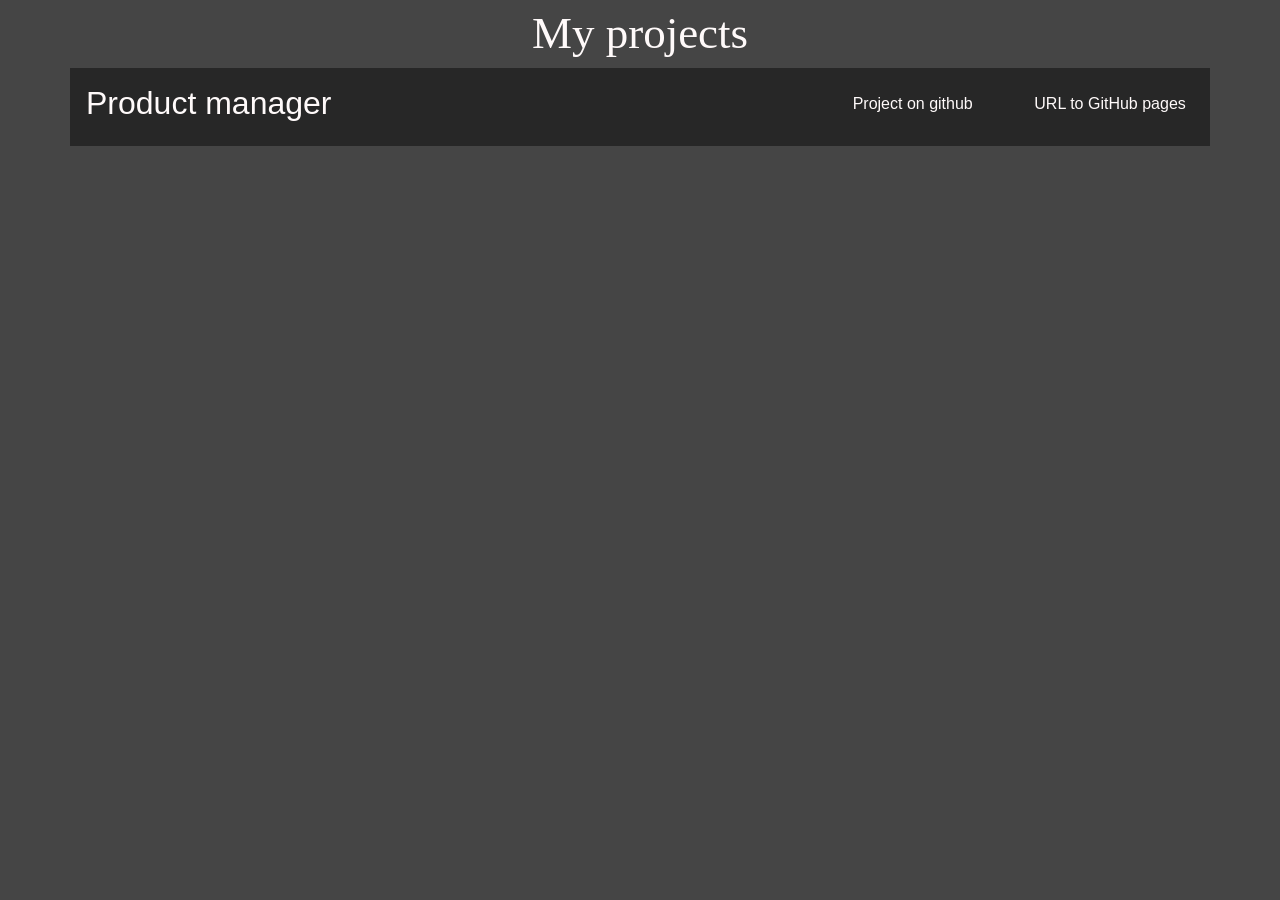
==== index.html @ 602dfdc8 "Changed title" ====
<!DOCTYPE html>
<html lang="en">
<head>
    <meta charset="UTF-8">
    <title>Home</title>
    <meta name="viewport" content="width=device-width, initial-scale=1, shrink-to-fit=no">
    <link rel="stylesheet" href="https://stackpath.bootstrapcdn.com/bootstrap/4.1.3/css/bootstrap.min.css" integrity="sha384-MCw98/SFnGE8fJT3GXwEOngsV7Zt27NXFoaoApmYm81iuXoPkFOJwJ8ERdknLPMO" crossorigin="anonymous">
    <script src="https://ajax.googleapis.com/ajax/libs/jquery/3.2.1/jquery.js"></script>
    <link rel="stylesheet" href="main.css">
</head>
<body style="background: #454545">
<div class="container">
    <div class="row">
        <div class="col-12 page-header text-center">
            <span>My projects</span>
        </div>
        <div class="col-12 project-card p-3">
            <div class="row">
                <div class="col-12 col-sm-6 col-md-7 col-lg-8">
                    <h2 class="product-name">Product manager</h2>
                </div>
                <div class="col-12 col-sm-6 col-md-5 col-lg-4">
                    <div class="row align-items-center p-2">
                        <div class="col-6">
                            <a class="link-1" href="https://github.com/Marius961/ProductManager">Project on github</a>
                        </div>
                        <div class="col-6">
                            <a class="link-1" href="/productmanager/home">URL to GitHub pages</a>
                        </div>
                    </div>
                </div>
            </div>
        </div>
    </div>
</div>
<script src="main.js"></script>
<script src="https://cdnjs.cloudflare.com/ajax/libs/popper.js/1.14.3/umd/popper.min.js" integrity="sha384-ZMP7rVo3mIykV+2+9J3UJ46jBk0WLaUAdn689aCwoqbBJiSnjAK/l8WvCWPIPm49" crossorigin="anonymous"></script>
<script src="https://stackpath.bootstrapcdn.com/bootstrap/4.1.3/js/bootstrap.min.js" integrity="sha384-ChfqqxuZUCnJSK3+MXmPNIyE6ZbWh2IMqE241rYiqJxyMiZ6OW/JmZQ5stwEULTy" crossorigin="anonymous"></script>
</body>
</html>
---- main.css ----
.page-header > span {
    font-family: "Segoe UI Light", serif;
    font-size: 5vh;
    color: snow;
}


.project-card {
    background: #272727;
    color: snow;
}

.product-name {

}

.link-1 {
    text-decoration: none;
    color: snow;
}

.link-1:hover {
    color: #b1adad;
    cursor: pointer;
}
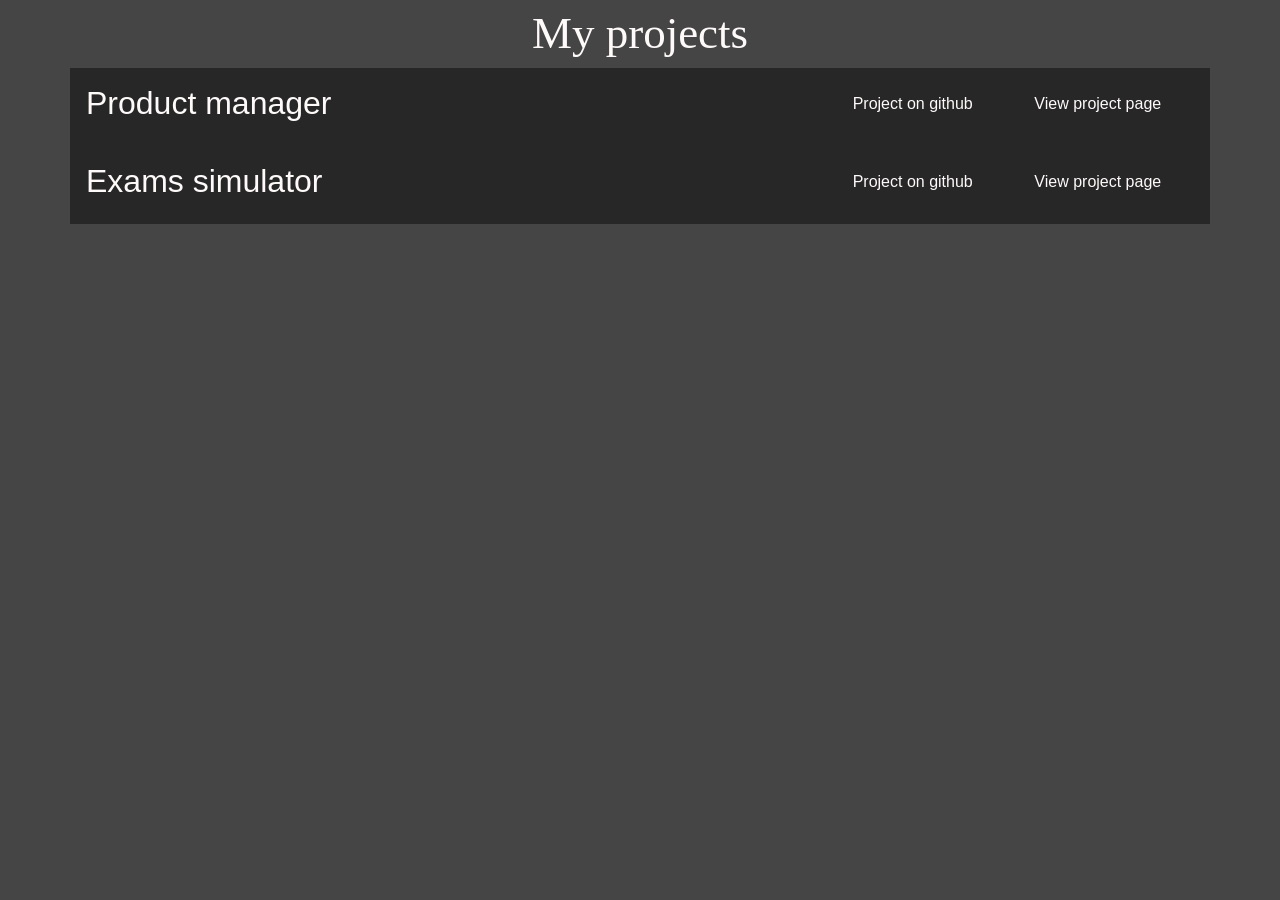
==== commit be687b8c: "exams-simulator: project has been added to github pages Main repository commit:1ea65062da801e05eeac3" ====
--- a/index.html
+++ b/index.html
@@ -25,7 +25,24 @@
                             <a class="link-1" href="https://github.com/Marius961/ProductManager">Project on github</a>
                         </div>
                         <div class="col-6">
-                            <a class="link-1" href="/productmanager/home">URL to GitHub pages</a>
+                            <a class="link-1" href="/productmanager/home">View project page</a>
+                        </div>
+                    </div>
+                </div>
+            </div>
+        </div>
+        <div class="col-12 project-card p-3">
+            <div class="row">
+                <div class="col-12 col-sm-6 col-md-7 col-lg-8">
+                    <h2 class="product-name">Exams simulator</h2>
+                </div>
+                <div class="col-12 col-sm-6 col-md-5 col-lg-4">
+                    <div class="row align-items-center p-2">
+                        <div class="col-6">
+                            <a class="link-1" href="https://github.com/Marius961/exams-simulator">Project on github</a>
+                        </div>
+                        <div class="col-6">
+                            <a class="link-1" href="/exams-simulator/index">View project page</a>
                         </div>
                     </div>
                 </div>
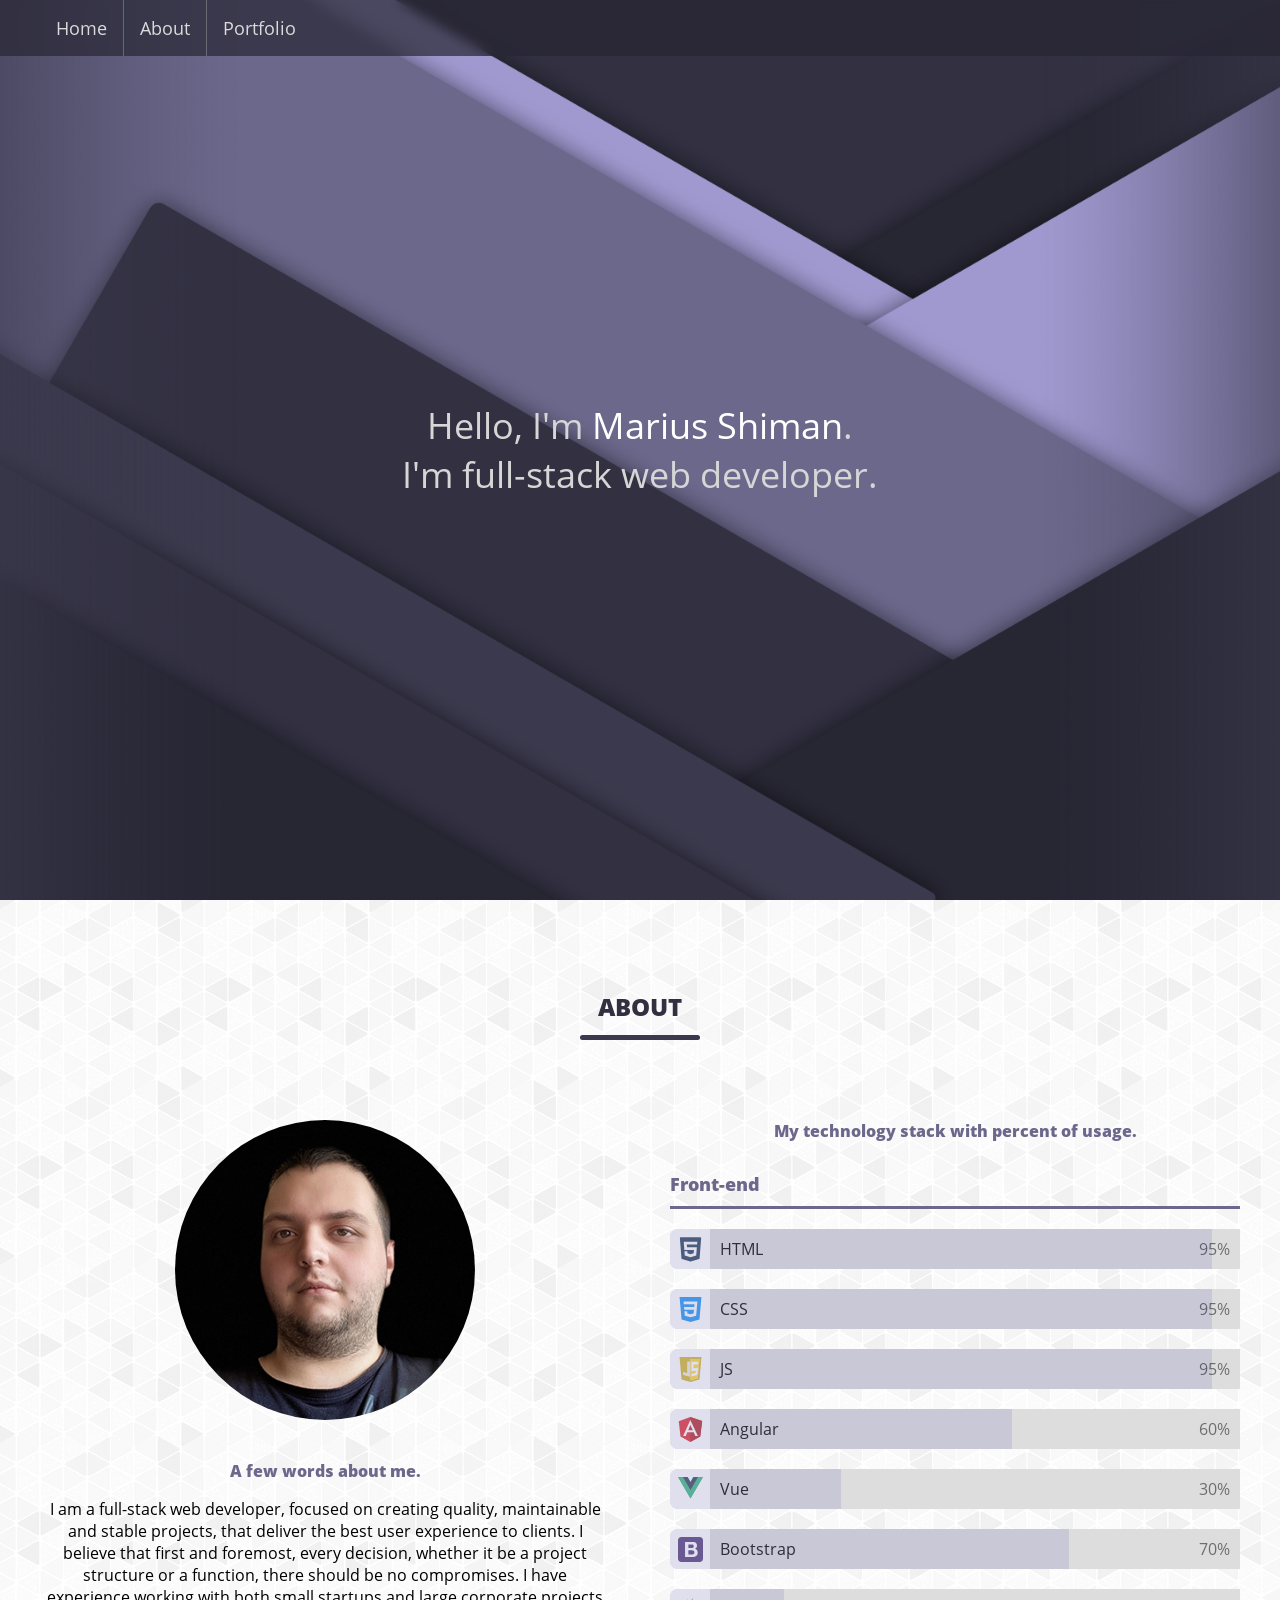
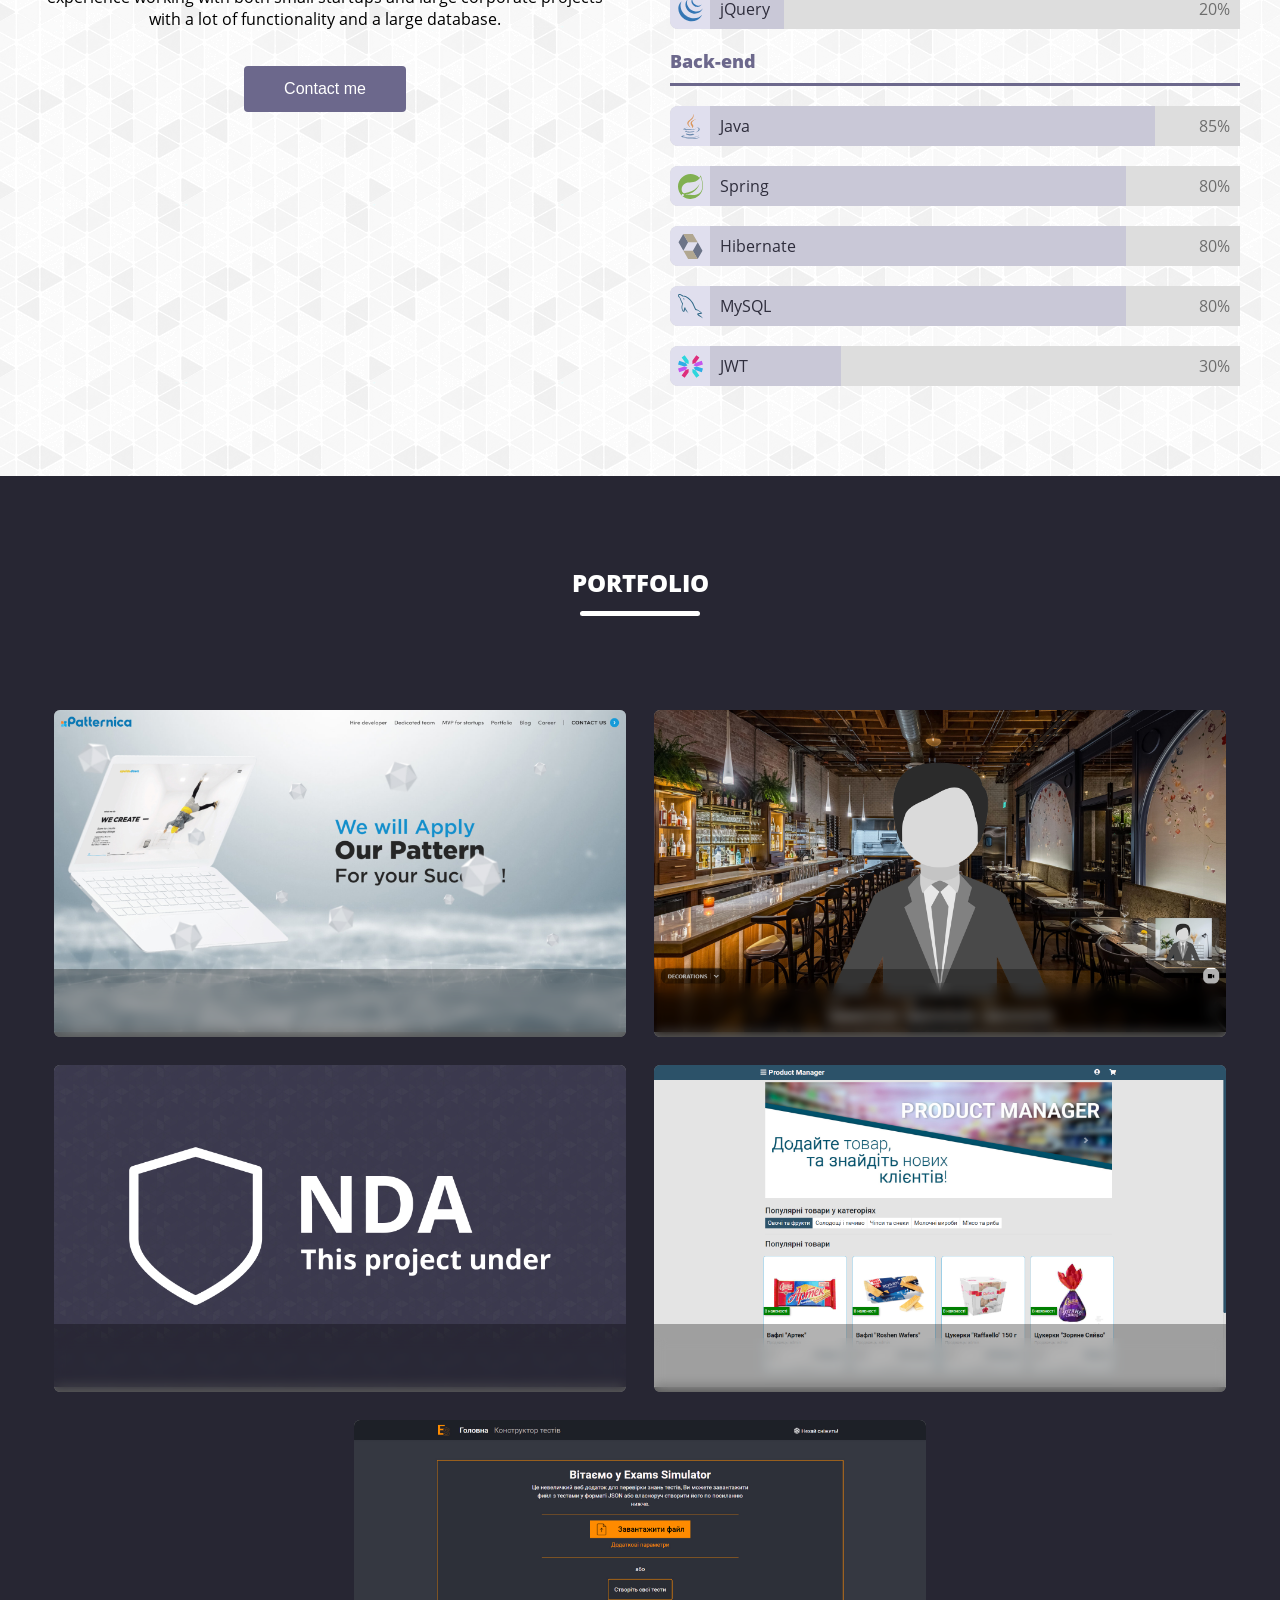
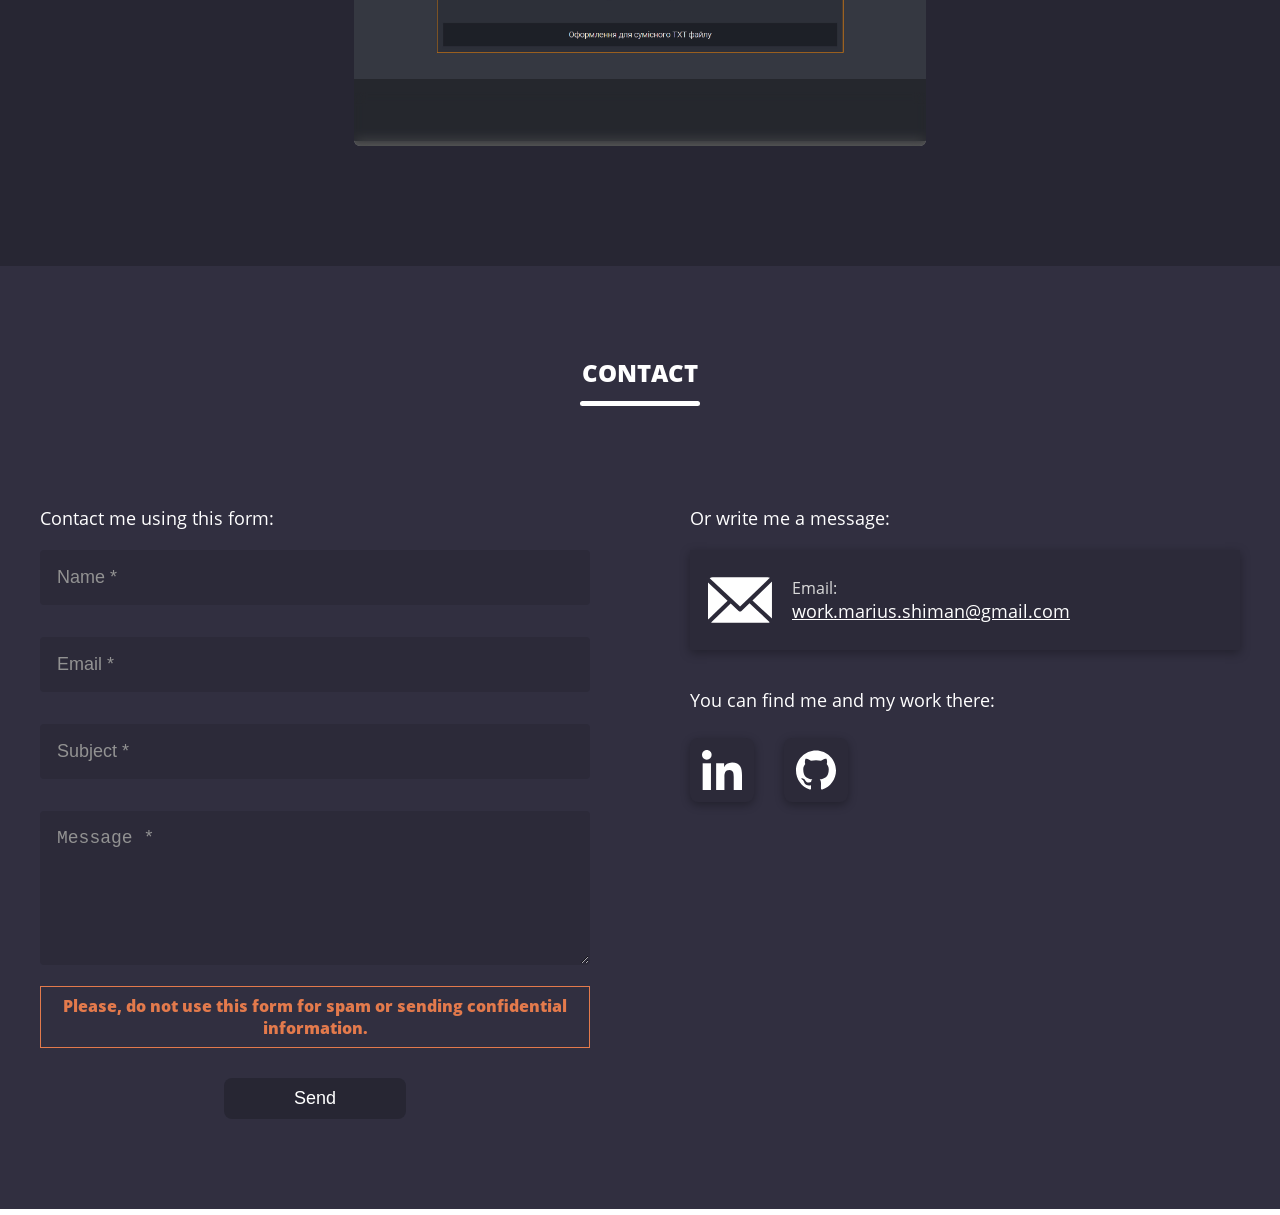
==== commit 7cbd1de6: "Added portfolio-website" ====
--- a/index.html
+++ b/index.html
@@ -1,57 +1,116 @@
-<!DOCTYPE html>
+<!doctype html>
 <html lang="en">
 <head>
-    <meta charset="UTF-8">
-    <title>Home</title>
-    <meta name="viewport" content="width=device-width, initial-scale=1, shrink-to-fit=no">
-    <link rel="stylesheet" href="https://stackpath.bootstrapcdn.com/bootstrap/4.1.3/css/bootstrap.min.css" integrity="sha384-MCw98/SFnGE8fJT3GXwEOngsV7Zt27NXFoaoApmYm81iuXoPkFOJwJ8ERdknLPMO" crossorigin="anonymous">
-    <script src="https://ajax.googleapis.com/ajax/libs/jquery/3.2.1/jquery.js"></script>
-    <link rel="stylesheet" href="main.css">
-</head>
-<body style="background: #454545">
-<div class="container">
-    <div class="row">
-        <div class="col-12 page-header text-center">
-            <span>My projects</span>
-        </div>
-        <div class="col-12 project-card p-3">
-            <div class="row">
-                <div class="col-12 col-sm-6 col-md-7 col-lg-8">
-                    <h2 class="product-name">Product manager</h2>
-                </div>
-                <div class="col-12 col-sm-6 col-md-5 col-lg-4">
-                    <div class="row align-items-center p-2">
-                        <div class="col-6">
-                            <a class="link-1" href="https://github.com/Marius961/ProductManager">Project on github</a>
-                        </div>
-                        <div class="col-6">
-                            <a class="link-1" href="/productmanager/home">View project page</a>
-                        </div>
-                    </div>
-                </div>
-            </div>
-        </div>
-        <div class="col-12 project-card p-3">
-            <div class="row">
-                <div class="col-12 col-sm-6 col-md-7 col-lg-8">
-                    <h2 class="product-name">Exams simulator</h2>
-                </div>
-                <div class="col-12 col-sm-6 col-md-5 col-lg-4">
-                    <div class="row align-items-center p-2">
-                        <div class="col-6">
-                            <a class="link-1" href="https://github.com/Marius961/exams-simulator">Project on github</a>
-                        </div>
-                        <div class="col-6">
-                            <a class="link-1" href="/exams-simulator/index">View project page</a>
-                        </div>
-                    </div>
-                </div>
-            </div>
-        </div>
-    </div>
-</div>
-<script src="main.js"></script>
-<script src="https://cdnjs.cloudflare.com/ajax/libs/popper.js/1.14.3/umd/popper.min.js" integrity="sha384-ZMP7rVo3mIykV+2+9J3UJ46jBk0WLaUAdn689aCwoqbBJiSnjAK/l8WvCWPIPm49" crossorigin="anonymous"></script>
-<script src="https://stackpath.bootstrapcdn.com/bootstrap/4.1.3/js/bootstrap.min.js" integrity="sha384-ChfqqxuZUCnJSK3+MXmPNIyE6ZbWh2IMqE241rYiqJxyMiZ6OW/JmZQ5stwEULTy" crossorigin="anonymous"></script>
-</body>
+  <meta charset="utf-8">
+  <title>PortfolioWebsite</title>
+  <base href="/">
+  <meta name="viewport" content="width=device-width, initial-scale=1">
+  <link rel="icon" type="image/x-icon" href="favicon.ico">
+
+  <link rel="preload" href="assets/img/bg_1.png" as="image" />
+<link rel="stylesheet" href="styles.92b0520910d05b690409.css"></head>
+<body>
+  <pw-root>
+    <style>
+      body {
+        background: #1F1F29;
+      }
+      svg {
+        position: fixed;
+        top: 50%;
+        left: 50%;
+        -webkit-transform: translate(-50%, -50%) rotate(45deg) scale(1);
+        transform: translate(-50%, -50%) rotate(45deg) scale(1);
+        box-shadow: 0px 0px 33px -11px rgba(0,0,0,0.75);
+      }
+
+      .stroke-still {
+        stroke: #272633;
+      }
+
+      .stroke-animation {
+        -webkit-animation: stroke-spacing 1.2s ease-in, stroke-color 4.8s linear;
+        animation: stroke-spacing 1.2s ease-in, stroke-color 4.8s linear;
+        -webkit-animation-iteration-count: infinite;
+        animation-iteration-count: infinite;
+        -webkit-animation-delay: 0ms;
+        animation-delay: 0ms;
+        -webkit-animation-direction: normal;
+        animation-direction: normal;
+        -webkit-animation-fill-mode: forwards;
+        animation-fill-mode: forwards;
+        -webkit-animation-play-state: running;
+        animation-play-state: running;
+        -webkit-transform-origin: center center;
+        transform-origin: center center;
+      }
+
+      @-webkit-keyframes stroke-spacing {
+        0% {
+          stroke-dasharray: 0 200;
+        }
+        45% {
+          stroke-dashoffset: 0;
+          stroke-dasharray: 200 200;
+        }
+        90% {
+          stroke-dashoffset: -200;
+          stroke-dasharray: 200 200;
+        }
+        100% {
+          stroke-dashoffset: -200;
+          stroke-dasharray: 200 200;
+        }
+      }
+
+      @keyframes stroke-spacing {
+        0% {
+          stroke-dasharray: 0 200;
+        }
+        45% {
+          stroke-dashoffset: 0;
+          stroke-dasharray: 200 200;
+        }
+        90% {
+          stroke-dashoffset: -200;
+          stroke-dasharray: 200 200;
+        }
+        100% {
+          stroke-dashoffset: -200;
+          stroke-dasharray: 200 200;
+        }
+      }
+
+      @-webkit-keyframes stroke-color {
+        0%  { stroke: #6C688C; }
+        24% { stroke: #716e94; }
+        25% { stroke: #3B394D; }
+        49% { stroke: #9a96c8; }
+        50% { stroke: #4c3fb8; }
+        74% { stroke: #5f5f5f; }
+        75% { stroke: #3a3269; }
+        99% { stroke: #716e94; }
+      }
+
+      @keyframes stroke-color {
+        0%  { stroke: #6C688C; }
+        24% { stroke: #716e94; }
+        25% { stroke: #3B394D; }
+        49% { stroke: #9a96c8; }
+        50% { stroke: #4c3fb8; }
+        74% { stroke: #5f5f5f; }
+        75% { stroke: #3a3269; }
+        99% { stroke: #716e94; }
+      }
+
+    </style>
+
+    <svg width="200" height="200" viewBox="0 0 100 100">
+      <polyline class="line-cornered stroke-still" points="0,0 100,0 100,100" stroke-width="10" fill="none"></polyline>
+      <polyline class="line-cornered stroke-still" points="0,0 0,100 100,100" stroke-width="10" fill="none"></polyline>
+      <polyline class="line-cornered stroke-animation" points="0,0 100,0 100,100" stroke-width="10" fill="none"></polyline>
+      <polyline class="line-cornered stroke-animation" points="0,0 0,100 100,100" stroke-width="10" fill="none"></polyline>
+    </svg>
+  </pw-root>
+<script src="runtime.acf0dec4155e77772545.js" defer></script><script src="polyfills.35a5ca1855eb057f016a.js" defer></script><script src="main.d02d3d01356f79daf280.js" defer></script></body>
 </html>
--- a/styles.92b0520910d05b690409.css
+++ b/styles.92b0520910d05b690409.css
@@ -0,0 +1 @@
+body,html{margin:0;padding:0;font-family:Open Sans,serif}body::-webkit-scrollbar,div::-webkit-scrollbar{width:10px}body::-webkit-scrollbar-track,div::-webkit-scrollbar-track{background:#6c688c}body::-webkit-scrollbar-thumb,div::-webkit-scrollbar-thumb{background:#1f1f29;width:10px}.section-container{max-width:1200px;margin:0 auto}@font-face{font-family:Open Sans;font-style:normal;font-weight:300;src:local("Open Sans Light"),local("OpenSans-Light"),url(open-sans-v18-latin_cyrillic-300.13b68eee26b9090788e9.woff2) format("woff2"),url(open-sans-v18-latin_cyrillic-300.0b7d2162b7c33a243694.woff) format("woff")}@font-face{font-family:Open Sans;font-style:normal;font-weight:400;src:local("Open Sans Regular"),local("OpenSans-Regular"),url(open-sans-v18-latin_cyrillic-regular.9e49b964c26c32c70d1a.woff2) format("woff2"),url(open-sans-v18-latin_cyrillic-regular.792c25544581795907b8.woff) format("woff")}@font-face{font-family:Open Sans;font-style:normal;font-weight:800;src:local("Open Sans ExtraBold"),local("OpenSans-ExtraBold"),url(open-sans-v18-latin_cyrillic-800.04f587376bb03abd0fa5.woff2) format("woff2"),url(open-sans-v18-latin_cyrillic-800.5cbf795cf02548c9e8e3.woff) format("woff")}
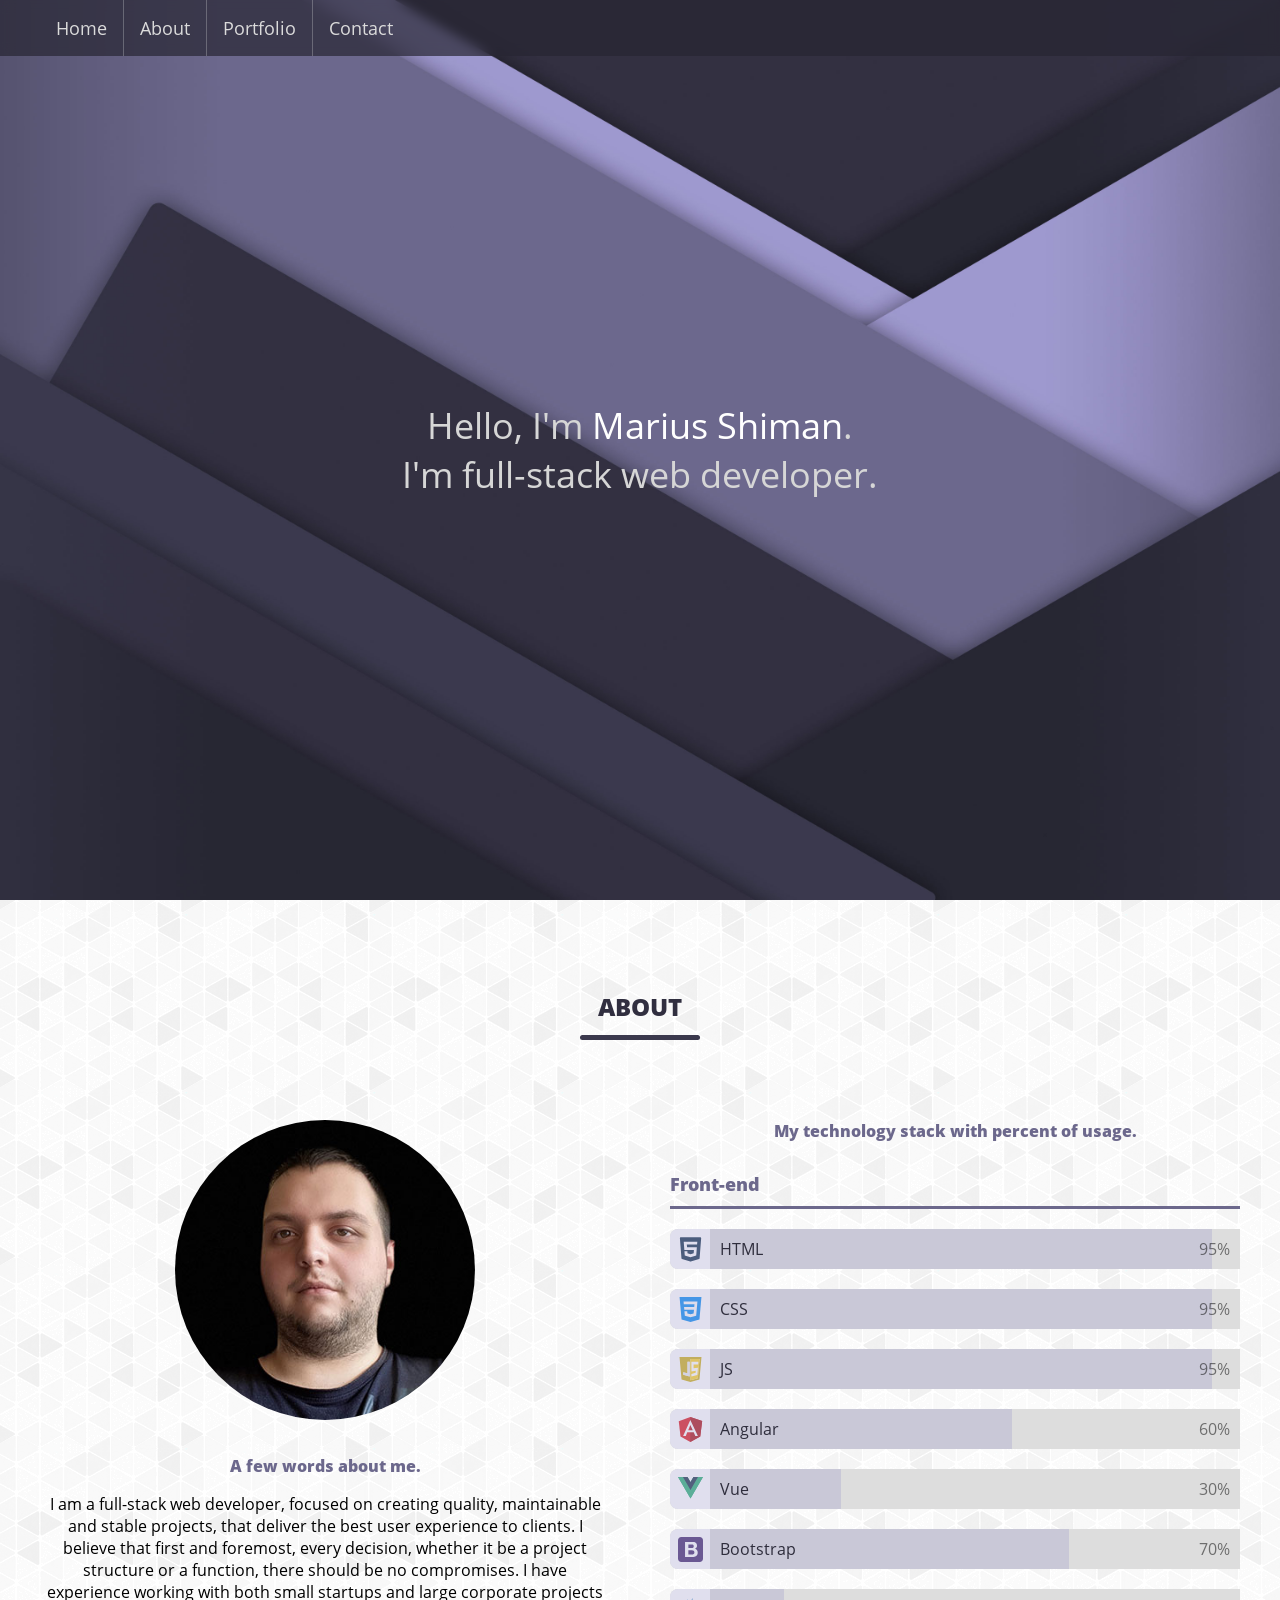
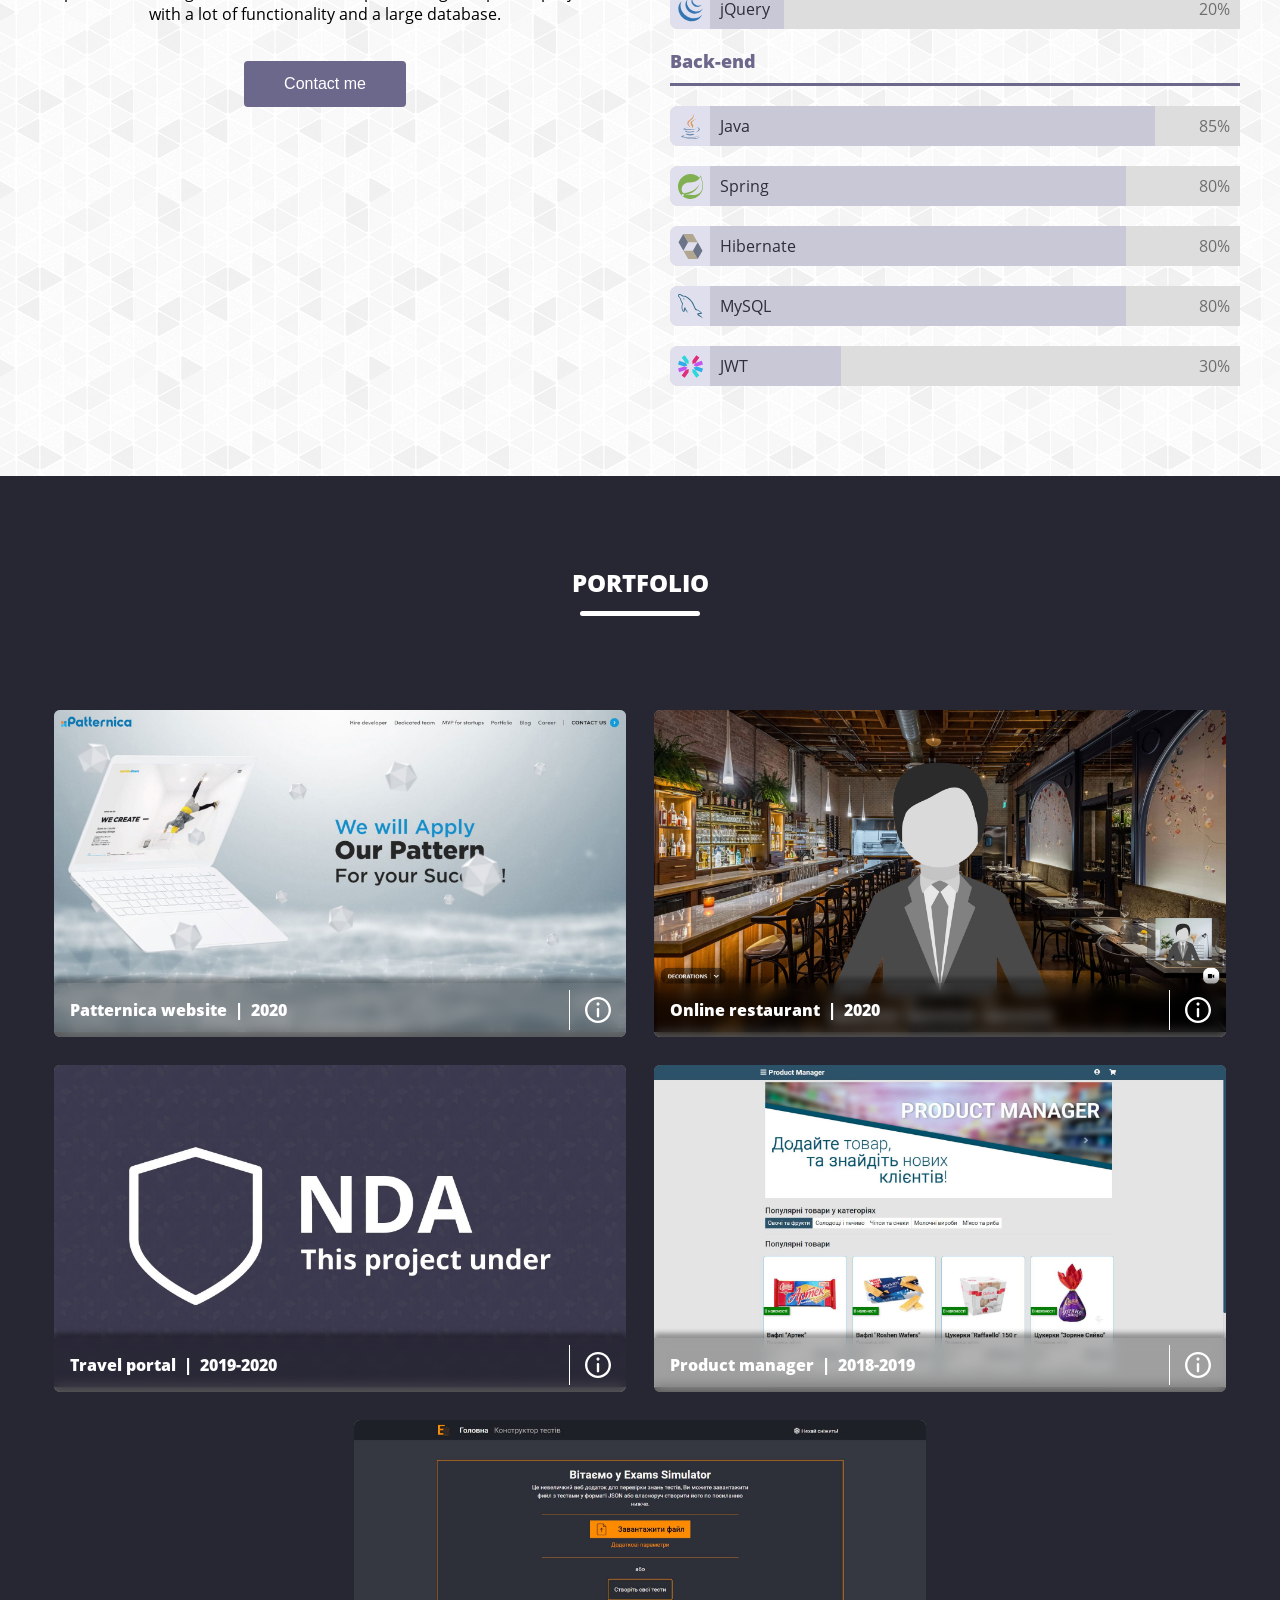
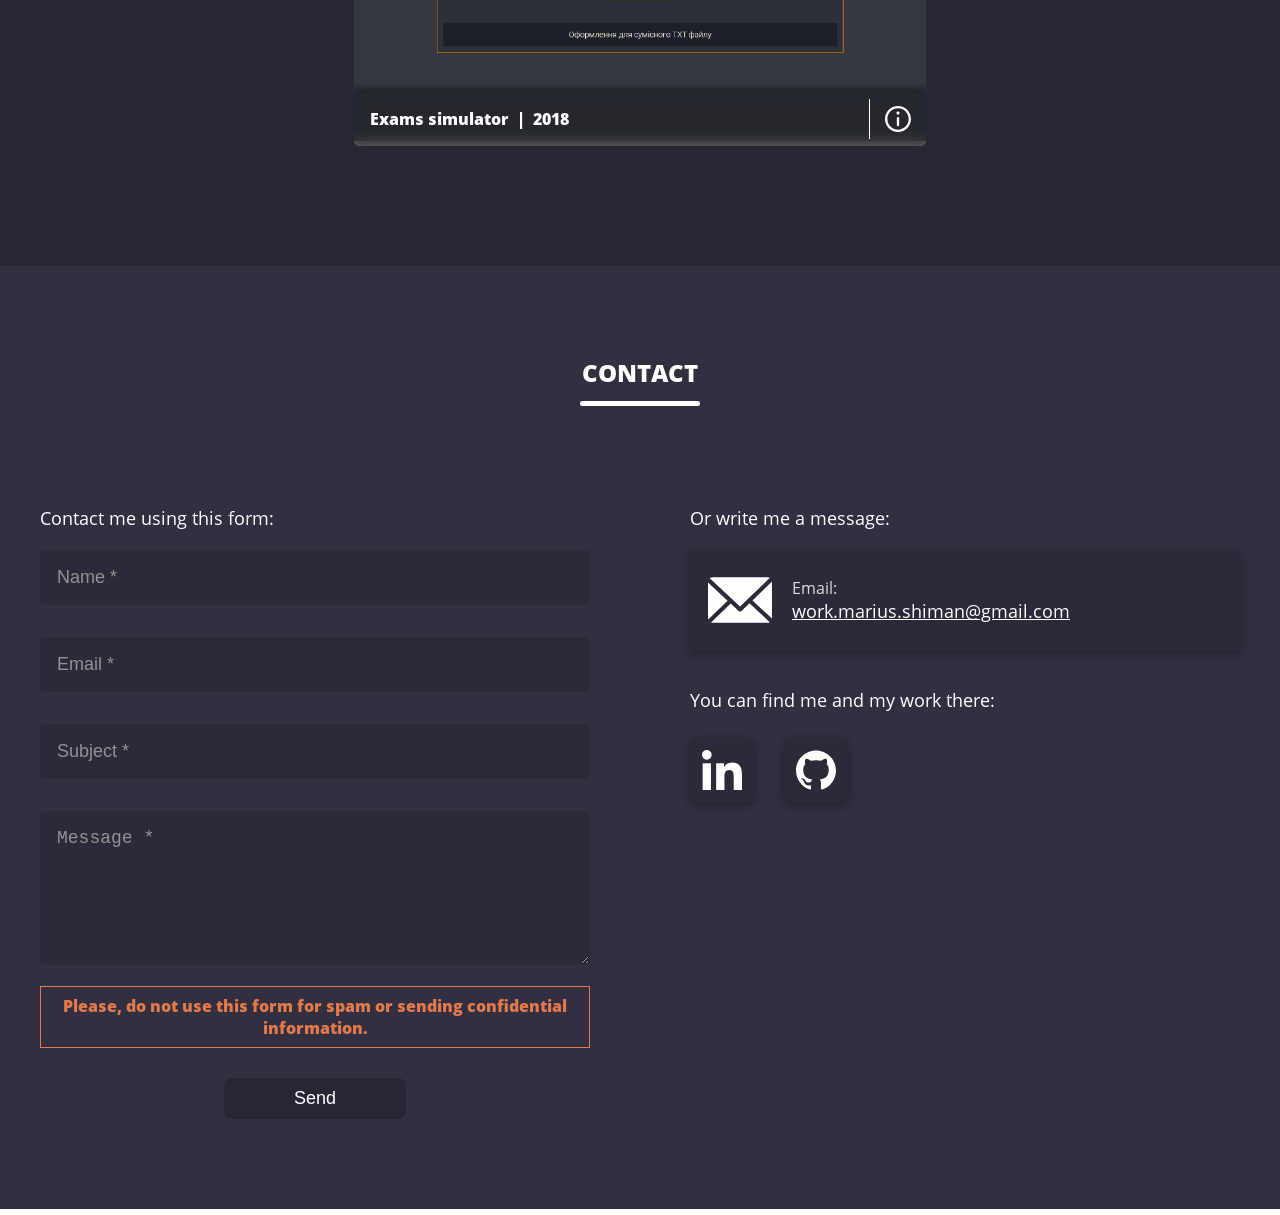
==== commit 90dfceae: "Added gitignore, updated portfolio-website" ====
--- a/index.html
+++ b/index.html
@@ -1,13 +1,34 @@
 <!doctype html>
 <html lang="en">
 <head>
+  <base href="/">
   <meta charset="utf-8">
-  <title>PortfolioWebsite</title>
-  <base href="/">
   <meta name="viewport" content="width=device-width, initial-scale=1">
-  <link rel="icon" type="image/x-icon" href="favicon.ico">
 
-  <link rel="preload" href="assets/img/bg_1.png" as="image" />
+  <title>Marius Shiman</title>
+  <meta name="title" content="Marius Shiman">
+  <meta name="description" content="Web developer portfolio.">
+
+  <meta property="og:title" content="Home">
+  <meta property="og:site_name" content="Marius Shiman">
+  <meta property="og:type" content="website">
+  <meta property="og:url" content="https://marius961.github.io/">
+
+  <link rel="icon" sizes="16x16" type="image/png" href="/assets/img/favicons/favicon-16x16.png">
+  <link rel="icon" sizes="32x32" type="image/png" href="/assets/img/favicons/favicon-32x32.png">
+  <link rel="icon" sizes="96x96" type="image/png" href="/assets/img/favicons/favicon-96x96.png">
+
+  <link rel="apple-touch-icon" sizes="57x57" href="/assets/img/favicons/apple-touch-icon-57x57.png">
+  <link rel="apple-touch-icon" sizes="60x60" href="/assets/img/favicons/apple-touch-icon-60x60.png">
+  <link rel="apple-touch-icon" sizes="72x72" href="/assets/img/favicons/apple-touch-icon-72x72.png">
+  <link rel="apple-touch-icon" sizes="76x76" href="/assets/img/favicons/apple-touch-icon-76x76.png">
+  <link rel="apple-touch-icon" sizes="114x114" href="/assets/img/favicons/apple-touch-icon-114x114.png">
+  <link rel="apple-touch-icon" sizes="120x120" href="/assets/img/favicons/apple-touch-icon-120x120.png">
+  <link rel="apple-touch-icon" sizes="144x144" href="/assets/img/favicons/apple-touch-icon-144x144.png">
+  <link rel="apple-touch-icon" sizes="152x152" href="/assets/img/favicons/apple-touch-icon-152x152.png">
+  <link rel="apple-touch-icon" sizes="180x180" href="/assets/img/favicons/apple-touch-icon-180x180.png">
+
+  <link rel="preload" href="assets/img/bg_main.jpg" as="image" />
 <link rel="stylesheet" href="styles.92b0520910d05b690409.css"></head>
 <body>
   <pw-root>
@@ -21,7 +42,7 @@
         left: 50%;
         -webkit-transform: translate(-50%, -50%) rotate(45deg) scale(1);
         transform: translate(-50%, -50%) rotate(45deg) scale(1);
-        box-shadow: 0px 0px 33px -11px rgba(0,0,0,0.75);
+        box-shadow: 0 0 33px -11px rgba(0,0,0,0.75);
       }
 
       .stroke-still {
@@ -112,5 +133,5 @@
       <polyline class="line-cornered stroke-animation" points="0,0 0,100 100,100" stroke-width="10" fill="none"></polyline>
     </svg>
   </pw-root>
-<script src="runtime.acf0dec4155e77772545.js" defer></script><script src="polyfills.35a5ca1855eb057f016a.js" defer></script><script src="main.d02d3d01356f79daf280.js" defer></script></body>
+<script src="runtime.acf0dec4155e77772545.js" defer></script><script src="polyfills.35a5ca1855eb057f016a.js" defer></script><script src="main.4a82355bf4d4e416257c.js" defer></script></body>
 </html>
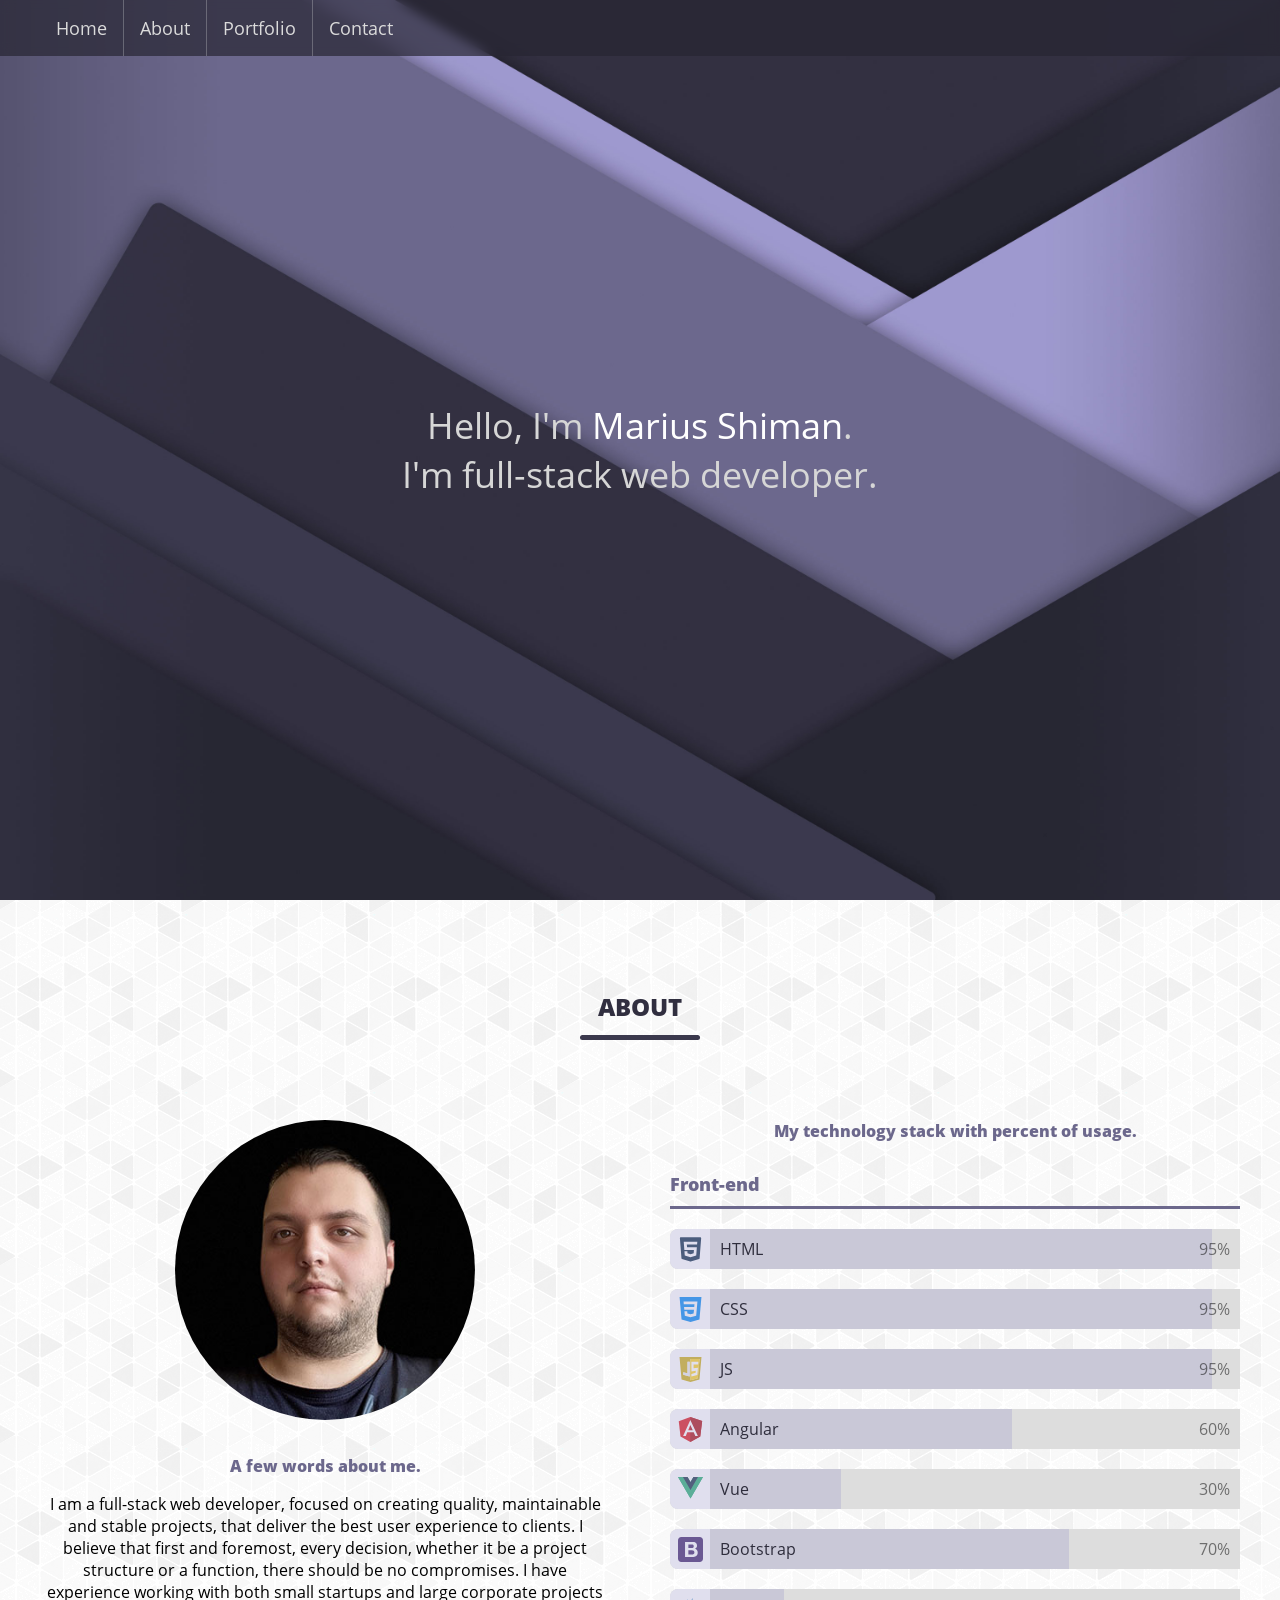
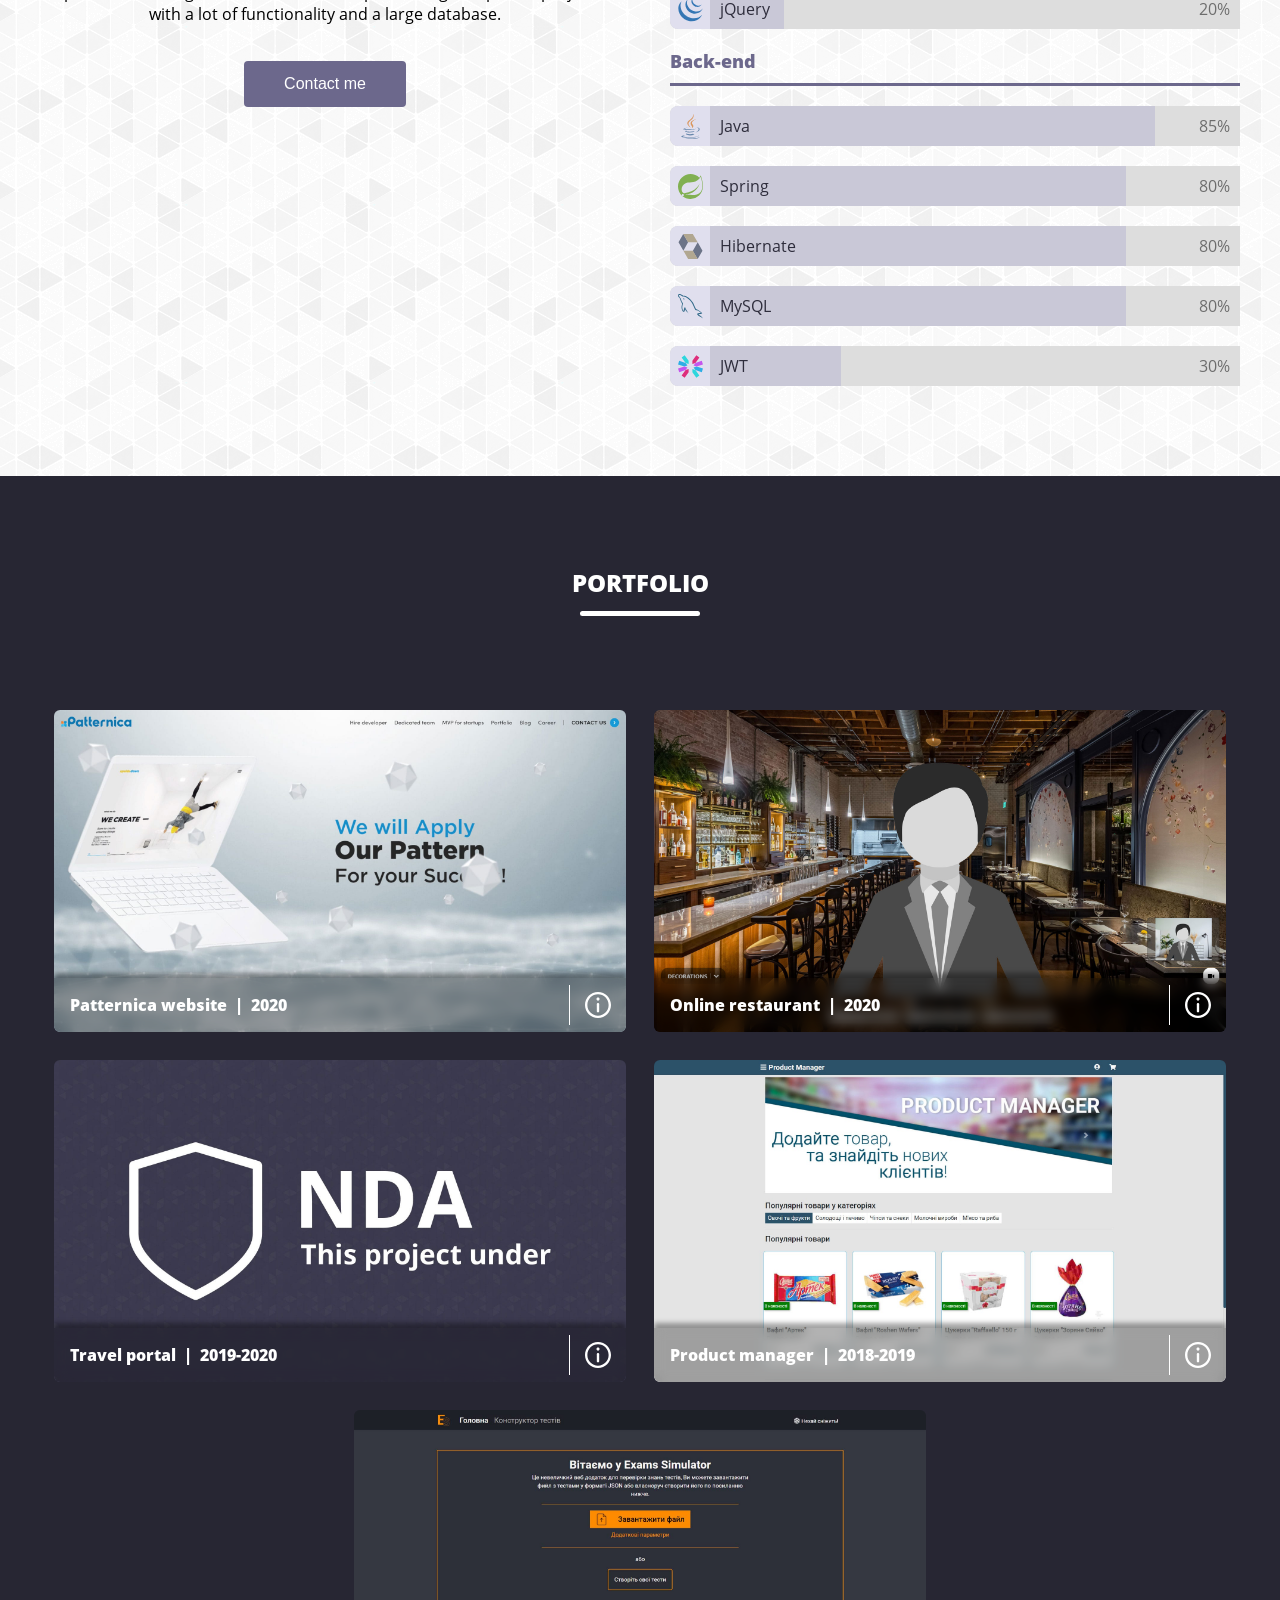
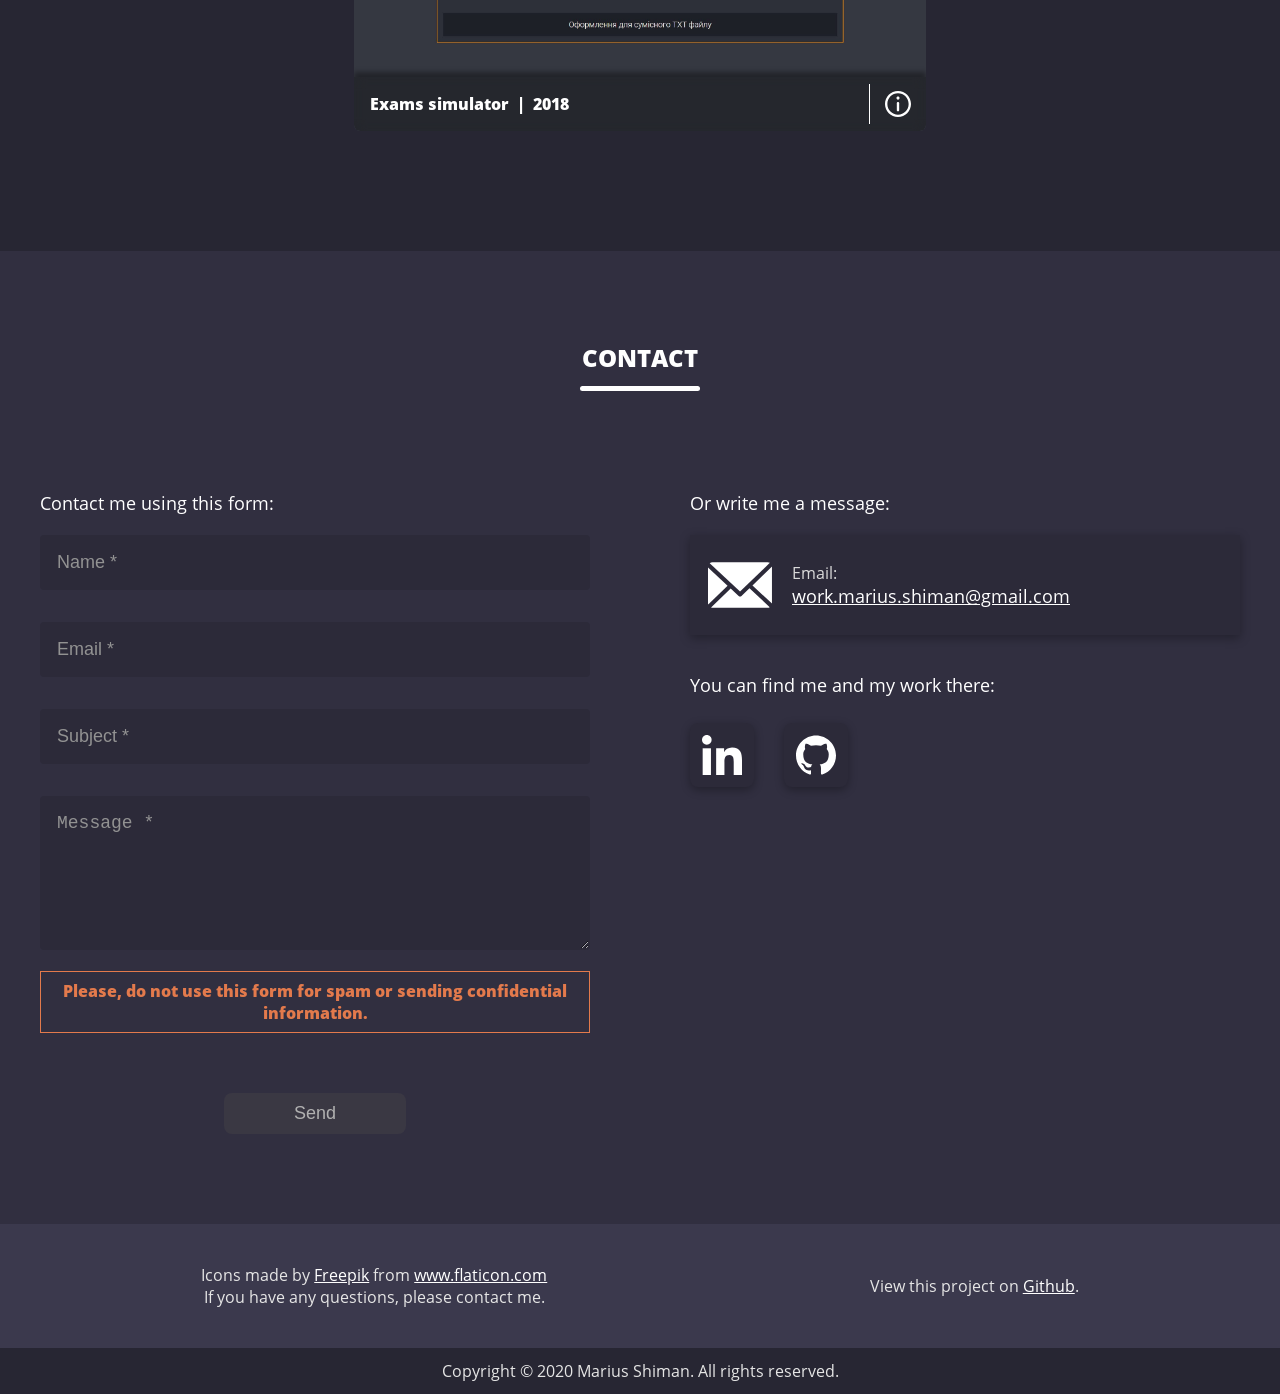
==== commit a6c46574: "Updatet portfolio website, added recaptcha" ====
--- a/index.html
+++ b/index.html
@@ -133,5 +133,5 @@
       <polyline class="line-cornered stroke-animation" points="0,0 0,100 100,100" stroke-width="10" fill="none"></polyline>
     </svg>
   </pw-root>
-<script src="runtime.acf0dec4155e77772545.js" defer></script><script src="polyfills.35a5ca1855eb057f016a.js" defer></script><script src="main.4a82355bf4d4e416257c.js" defer></script></body>
+<script src="runtime.acf0dec4155e77772545.js" defer></script><script src="polyfills.35a5ca1855eb057f016a.js" defer></script><script src="main.03f25e1e38c42974ecf2.js" defer></script></body>
 </html>
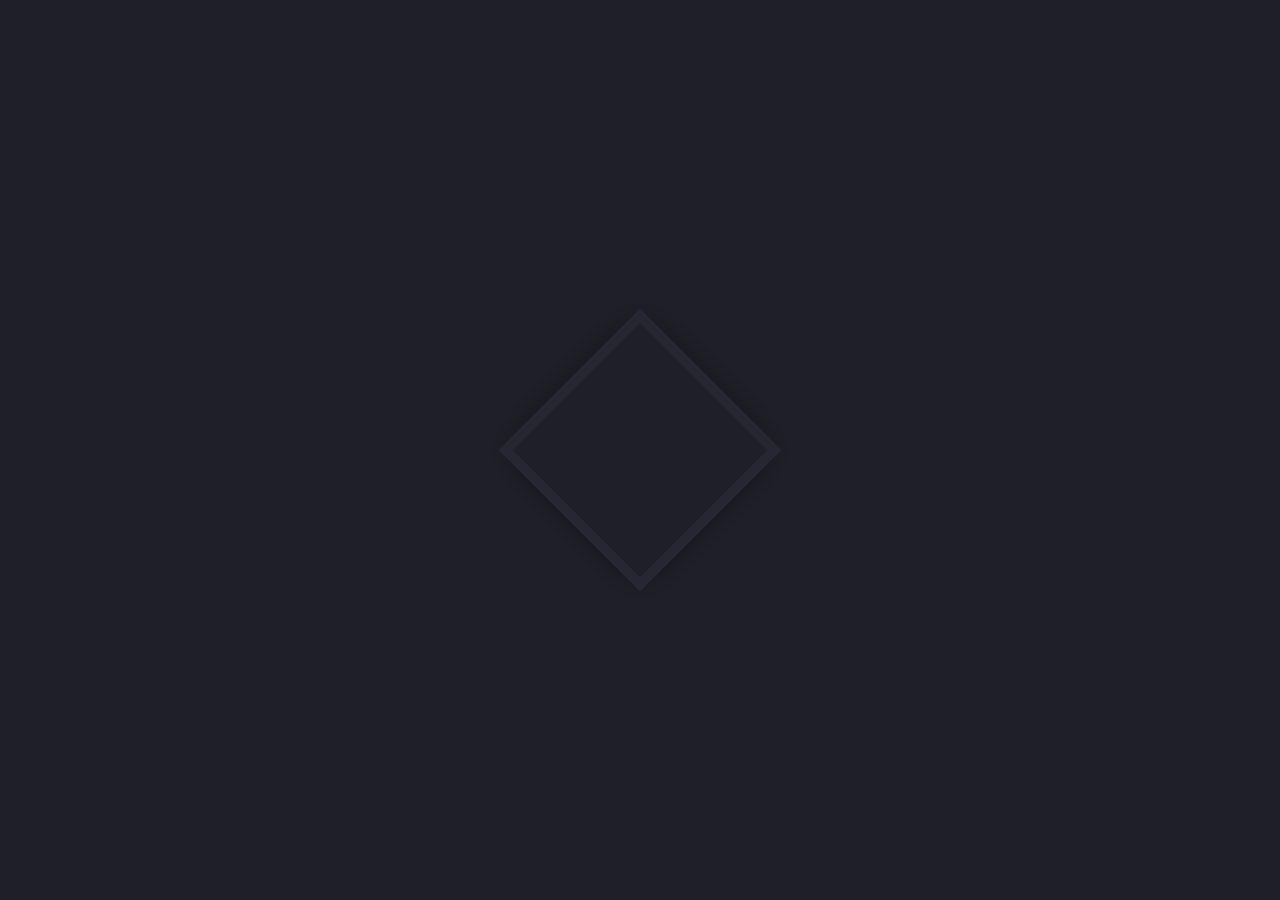
==== commit b4e7b7b8: "fixed bug with copyright text position" ====
--- a/index.html
+++ b/index.html
@@ -133,5 +133,5 @@
       <polyline class="line-cornered stroke-animation" points="0,0 0,100 100,100" stroke-width="10" fill="none"></polyline>
     </svg>
   </pw-root>
-<script src="runtime.acf0dec4155e77772545.js" defer></script><script src="polyfills.35a5ca1855eb057f016a.js" defer></script><script src="main.03f25e1e38c42974ecf2.js" defer></script></body>
+<script src="runtime.acf0dec4155e77772545.js" defer></script><script src="polyfills.35a5ca1855eb057f016a.js" defer></script><script src="main.d048c4308a412a4c36a9.js" defer></script></body>
 </html>
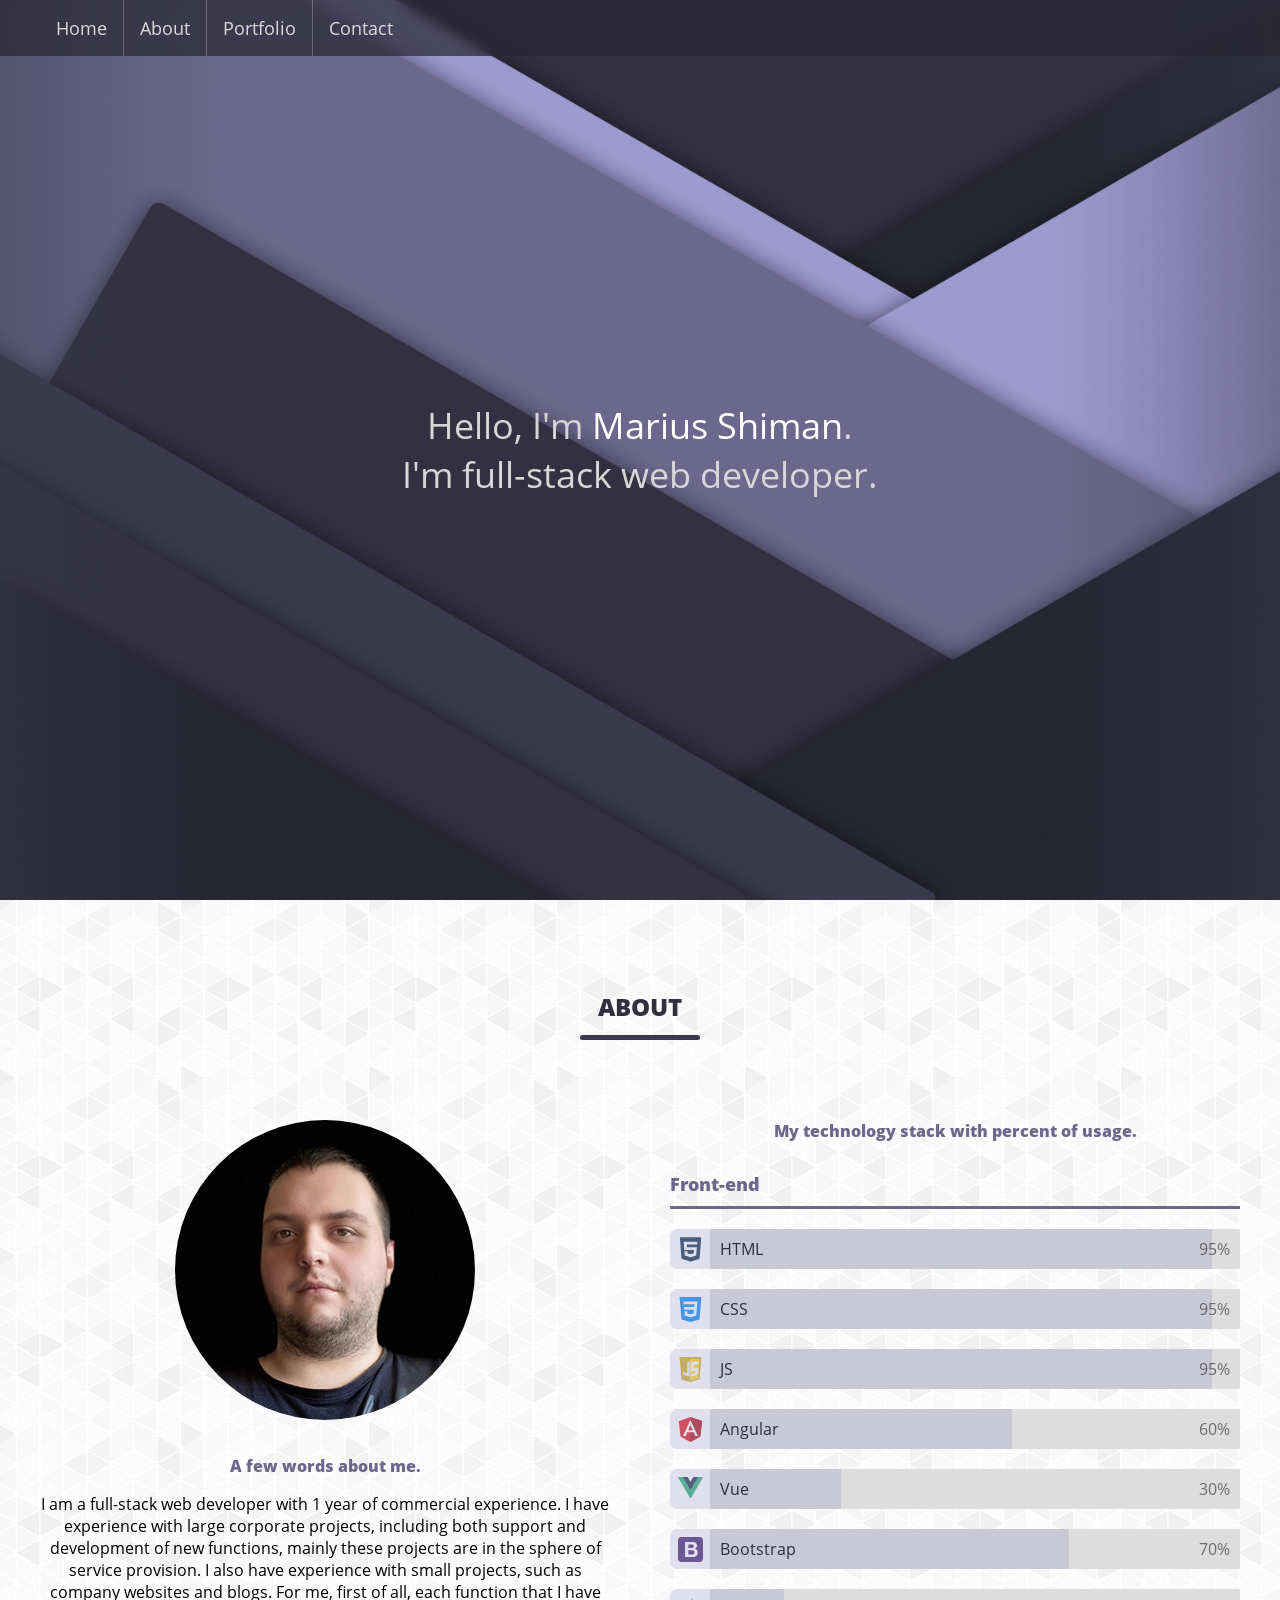
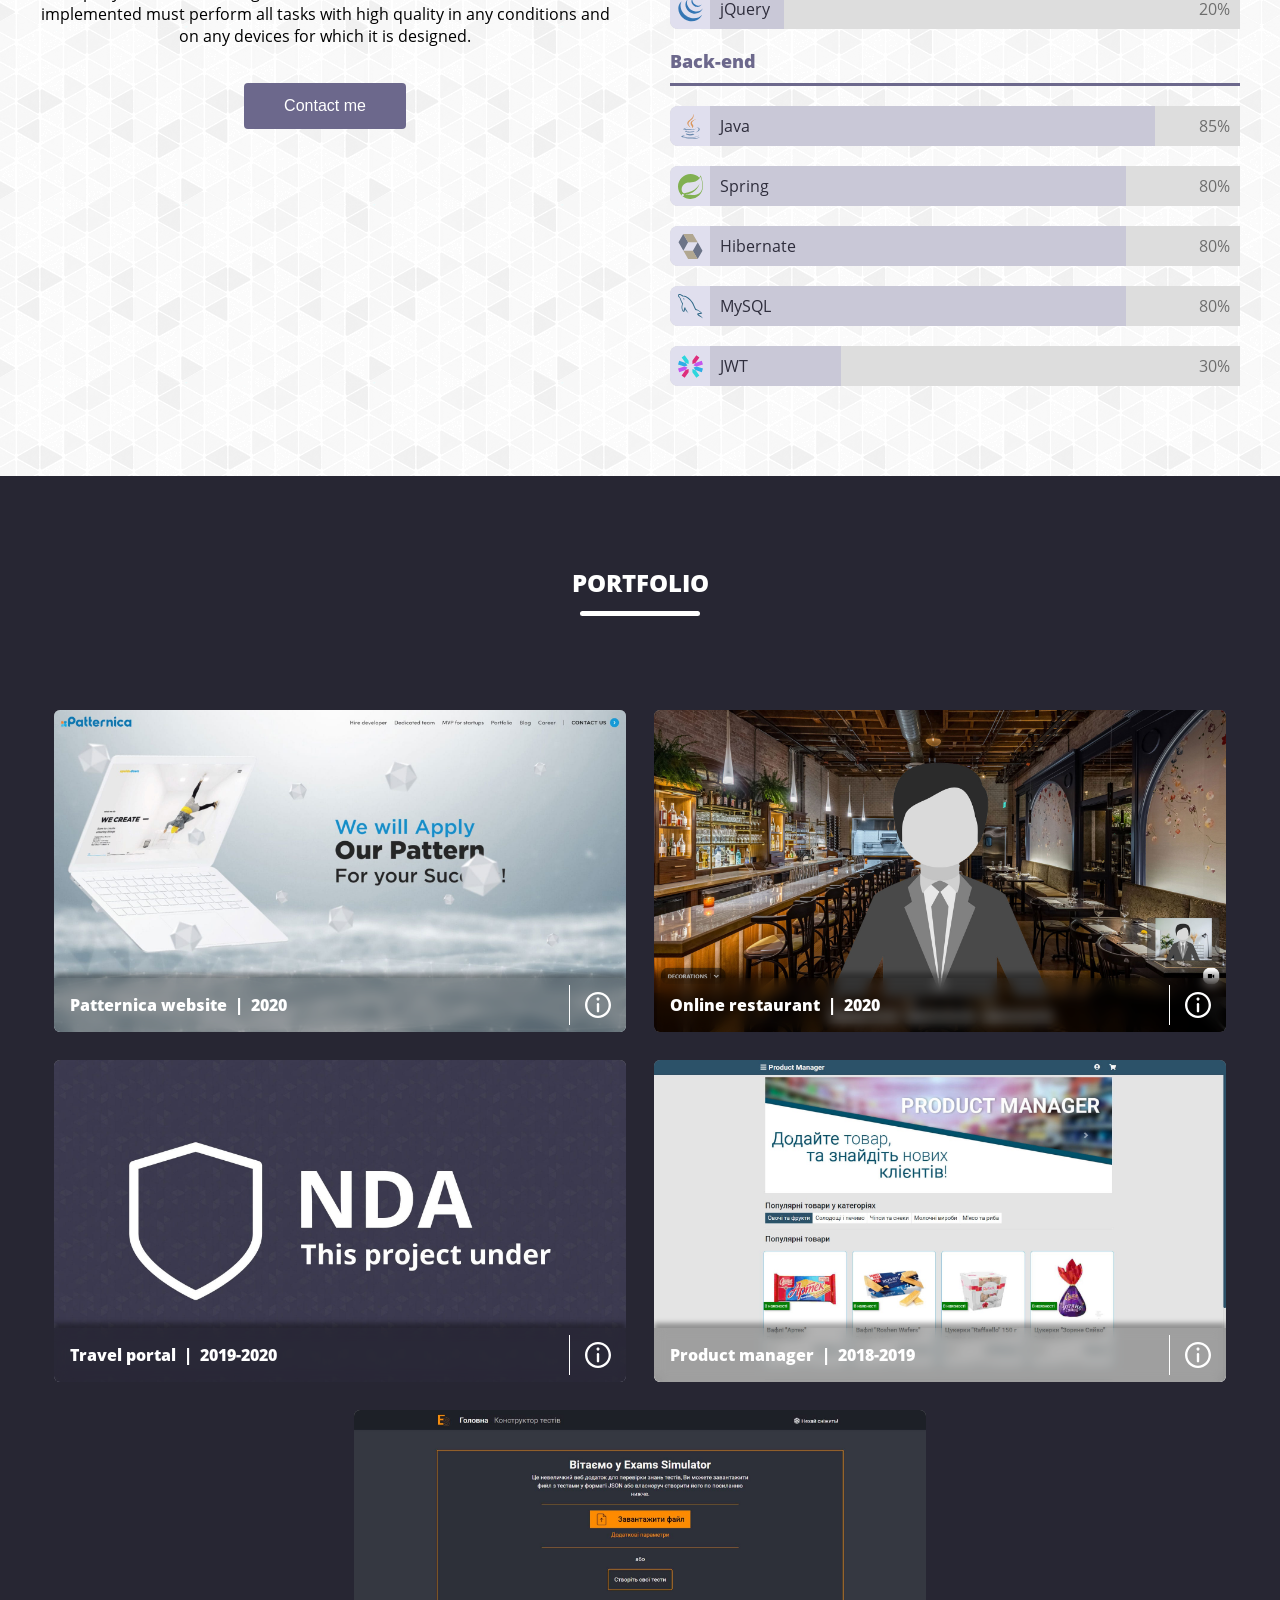
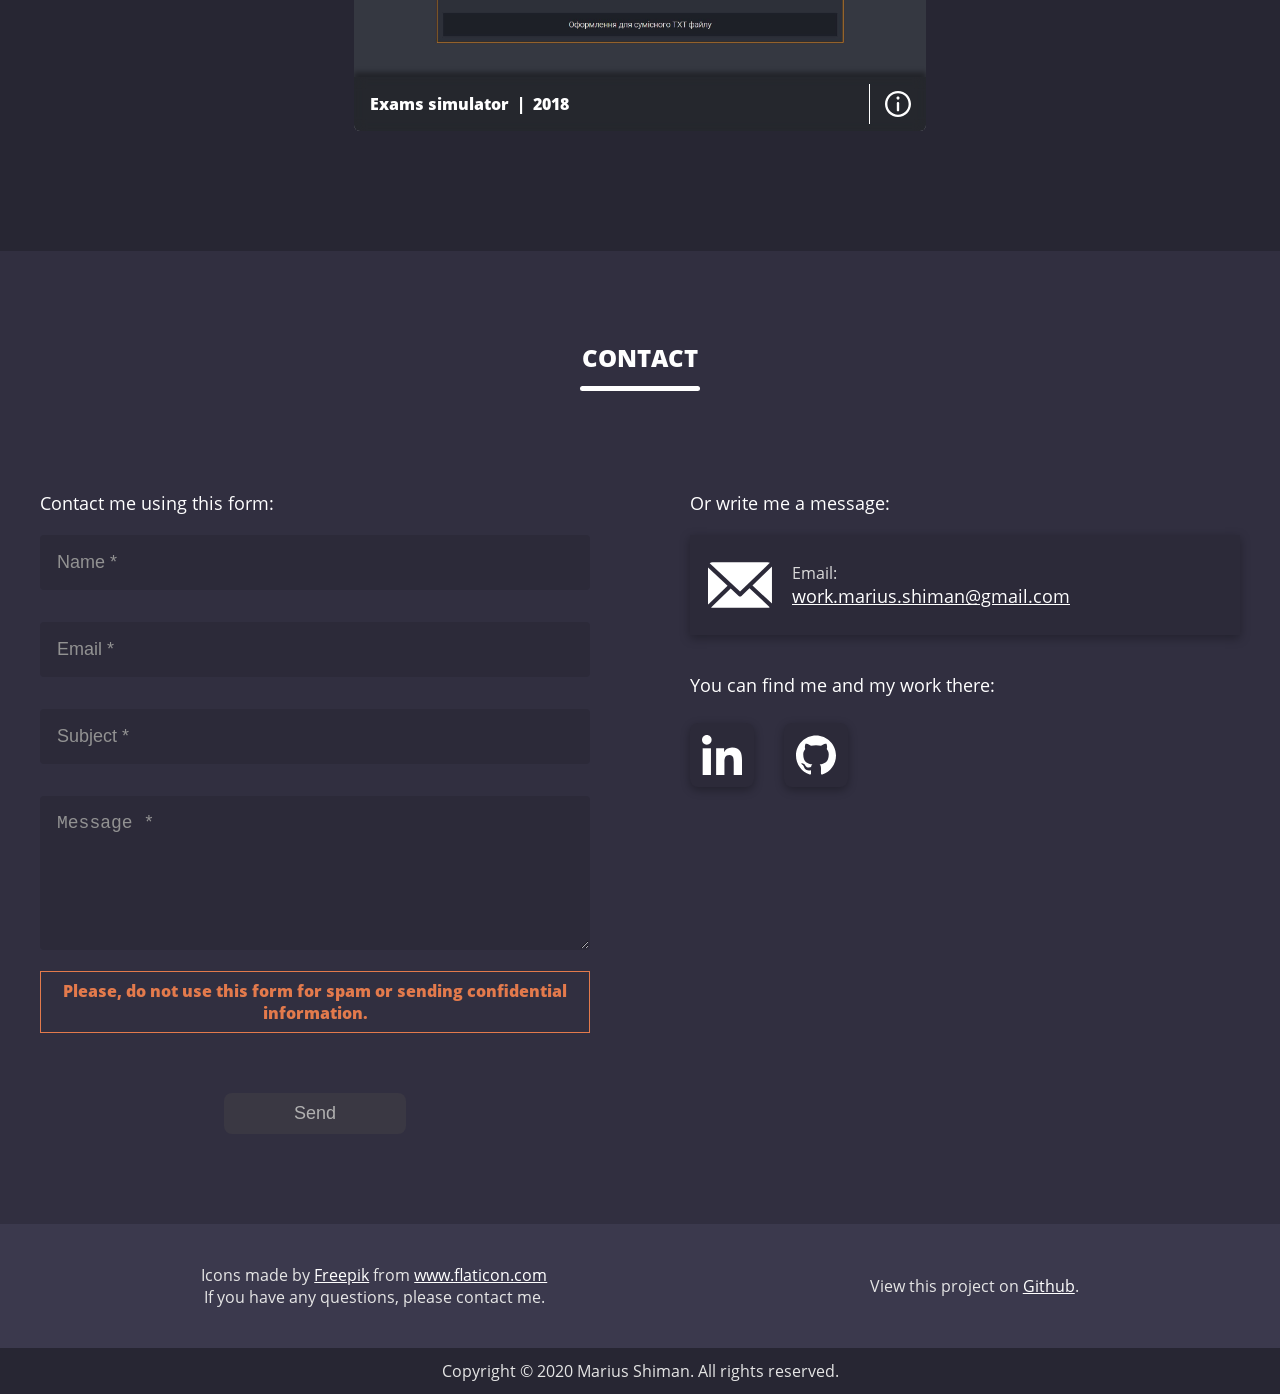
==== commit 54a38279: "Updated website" ====
--- a/index.html
+++ b/index.html
@@ -133,5 +133,5 @@
       <polyline class="line-cornered stroke-animation" points="0,0 0,100 100,100" stroke-width="10" fill="none"></polyline>
     </svg>
   </pw-root>
-<script src="runtime.acf0dec4155e77772545.js" defer></script><script src="polyfills.35a5ca1855eb057f016a.js" defer></script><script src="main.d048c4308a412a4c36a9.js" defer></script></body>
+<script src="runtime.acf0dec4155e77772545.js" defer></script><script src="polyfills.35a5ca1855eb057f016a.js" defer></script><script src="main.7464ed6fd1d81a8ecb18.js" defer></script></body>
 </html>
